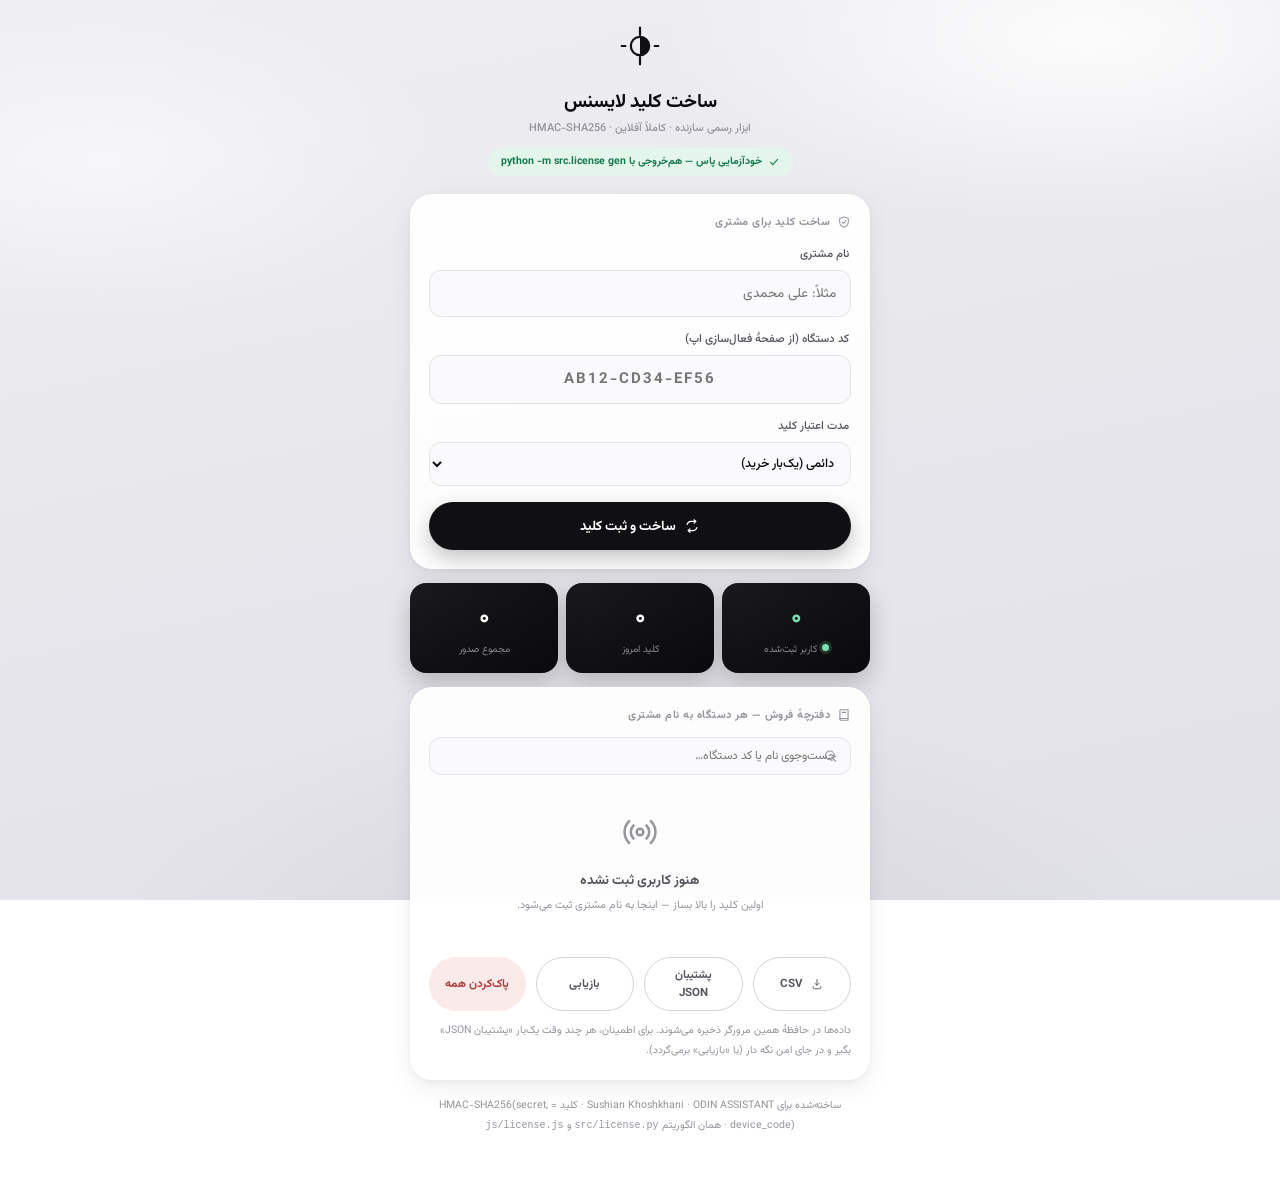
==== LICENSE PANEL.html @ f9fab078 "Initial commit: Add all project files" ====
<!DOCTYPE html>
<html lang="fa" dir="rtl">
<head>
<meta charset="utf-8">
<meta name="viewport" content="width=device-width, initial-scale=1, maximum-scale=1">
<meta name="theme-color" content="#E7E7EC">
<title>ابزار سازنده — ODIN ASSISTANT</title>
<style>
/* ═══════════════════════════════════════════════════════════════
   تم: دقیقاً توکن‌های style.css اپ اندروید (روشن شیشه‌ای، مونوکروم
   + سبز/قرمز معنایی) — فونت وزیرمتن embed شده (کاملاً آفلاین)
   ═══════════════════════════════════════════════════════════════ */
@font-face { font-family:'Vazirmatn'; src:url([data-uri]) format('truetype'); font-weight:400; }
@font-face { font-family:'Vazirmatn'; src:url([data-uri]) format('truetype'); font-weight:500; }
@font-face { font-family:'Vazirmatn'; src:url([data-uri]) format('truetype'); font-weight:700; }

:root {
  --bg:#E7E7EC; --card:#FFFFFF; --raised:#EDEDF0; --input-bg:#FAFAFC;
  --ink:#101013; --ink-tile:#26262B; --border:#E3E3E8; --border-strong:#D2D2D9;
  --divider:#ECECF0; --text:#0B0B0C; --text-2:#55555E; --text-3:#94949C; --on-ink:#FFFFFF;
  --green:#1F9D66; --green-text:#177B50; --green-tint:#E4F5EC;
  --red:#D64545; --red-text:#B23A3A; --red-tint:#FBEAEA;
  --r-card:22px; --r-pill:999px;
  --shadow:0 8px 24px rgba(16,16,19,.07), 0 2px 6px rgba(16,16,19,.05);
  --shadow-lg:0 16px 40px rgba(16,16,19,.12);
}
* { margin:0; padding:0; box-sizing:border-box; -webkit-tap-highlight-color:transparent; }
html,body { min-height:100%; }
body {
  font-family:'Vazirmatn',Tahoma,'Segoe UI',sans-serif;
  color:var(--text); font-size:14px; line-height:1.75;
  background:
    radial-gradient(48% 30% at 85% 4%, rgba(255,255,255,.85) 0%, rgba(255,255,255,0) 70%),
    radial-gradient(40% 26% at 8% 18%, rgba(255,255,255,.55) 0%, rgba(255,255,255,0) 70%),
    radial-gradient(60% 40% at 50% 105%, rgba(16,16,19,.06) 0%, rgba(16,16,19,0) 70%),
    linear-gradient(168deg,#EFEFF3 0%,#E7E7EC 46%,#E1E1E8 100%);
  background-attachment:fixed;
  padding:18px 14px 40px;
}
.wrap { max-width:460px; margin:0 auto; }
.hidden { display:none !important; }
.mono { direction:ltr; unicode-bidi:embed; font-family:Consolas,'Courier New',monospace; }

/* ── اسپلش (مثل اپ: کارت مشکی، یک‌بار موقع بارگذاری) ─────────── */
#splash {
  position:fixed; inset:0; z-index:200; display:flex; align-items:center; justify-content:center;
  background:linear-gradient(168deg,#EFEFF3 0%,#E7E7EC 46%,#E1E1E8 100%);
  animation:splashOut .5s ease-in 1.5s forwards;
}
.splash-card {
  background:linear-gradient(150deg,#1A1A1F 0%,var(--ink) 55%,#0A0A0D 100%);
  border-radius:30px; padding:42px 46px; text-align:center;
  box-shadow:0 24px 60px rgba(16,16,19,.35);
  animation:splashCard .55s cubic-bezier(.2,.9,.3,1.2);
}
.splash-name { color:var(--on-ink); font-size:21px; font-weight:700; margin-top:12px; }
.splash-sub { color:rgba(255,255,255,.6); font-size:11.5px; margin-top:6px; }
.splash-logo { animation:logoSpin 1.6s cubic-bezier(.3,.8,.3,1) .15s both; }
@keyframes splashCard { from { opacity:0; transform:scale(.9) translateY(14px); } }
@keyframes splashOut { to { opacity:0; visibility:hidden; } }
@keyframes logoSpin { from { opacity:0; transform:rotate(-90deg) scale(.4); } to { opacity:.95; transform:none; } }
@media (prefers-reduced-motion: reduce) {
  #splash { animation-duration:.01s; animation-delay:0s; }
  .splash-logo, .card, .stat, #result { animation:none !important; }
}

/* ── هدر ─────────────────────────────────────────────────────── */
.hdr { text-align:center; margin:6px 0 16px; animation:cardIn .5s ease-out backwards; }
.hdr .logo { display:inline-flex; }
.hdr h1 { font-size:19px; font-weight:700; letter-spacing:-.2px; margin-top:8px; }
.hdr .sub { font-size:11px; color:var(--text-3); font-weight:500; }

/* ── کارت‌ها ─────────────────────────────────────────────────── */
.card {
  background:rgba(255,255,255,.92); border:1px solid rgba(255,255,255,.9);
  border-radius:var(--r-card); box-shadow:var(--shadow); padding:18px; margin-bottom:14px;
  backdrop-filter:blur(10px); -webkit-backdrop-filter:blur(10px);
  animation:cardIn .45s ease-out backwards;
}
.card:nth-of-type(1) { animation-delay:.05s; }
.card:nth-of-type(2) { animation-delay:.12s; }
.card:nth-of-type(3) { animation-delay:.19s; }
@keyframes cardIn { from { opacity:0; transform:translateY(12px) scale(.985); } }
.card.ink {
  background:linear-gradient(150deg,#1A1A1F 0%,var(--ink) 55%,#0A0A0D 100%);
  color:var(--on-ink); border:none; box-shadow:0 12px 30px rgba(16,16,19,.28);
  position:relative; overflow:hidden;
}
.section-title { display:flex; align-items:center; gap:7px; font-size:11px; font-weight:700; color:var(--text-3); letter-spacing:.5px; margin-bottom:12px; }
.card.ink .section-title { color:rgba(255,255,255,.55); }

/* ── ورودی‌ها ────────────────────────────────────────────────── */
label.fl { display:block; font-size:11.5px; font-weight:500; color:var(--text-2); margin:12px 2px 6px; }
.text-input {
  background:var(--input-bg); border:1px solid var(--border); border-radius:12px;
  padding:12px 14px; font-family:inherit; font-size:13.5px; color:var(--text);
  width:100%; outline:none; transition:border-color .18s, box-shadow .18s;
}
.text-input:focus { border-color:var(--ink); box-shadow:0 0 0 3px rgba(16,16,19,.07); }
.text-input.code { text-align:center; letter-spacing:2px; font-weight:700; font-size:15px; }

/* ── دکمه‌ها ─────────────────────────────────────────────────── */
.btn {
  border:none; cursor:pointer; font-family:inherit; border-radius:var(--r-pill);
  padding:13px 22px; font-size:13.5px; font-weight:700; color:var(--text);
  background:var(--raised); transition:transform .12s, background .15s, box-shadow .15s;
  display:inline-flex; align-items:center; justify-content:center; gap:8px; min-height:48px;
}
.btn:active { transform:scale(.97); }
.btn.primary { background:var(--ink); color:var(--on-ink); box-shadow:0 8px 20px rgba(16,16,19,.25); width:100%; margin-top:16px; }
.btn.primary:hover { box-shadow:0 10px 26px rgba(16,16,19,.32); }
.btn.ghost { background:transparent; color:var(--text-2); border:1.5px solid var(--border-strong); }
.btn.sm { padding:8px 14px; font-size:11.5px; min-height:36px; }
.btn.red { background:var(--red-tint); color:var(--red-text); }
.btn:disabled { opacity:.45; cursor:default; }
.row { display:flex; gap:10px; }
.row .btn { flex:1; }

/* اسپینر (مثل اپ) */
.spinner { width:18px; height:18px; border-radius:50%; border:2.5px solid rgba(255,255,255,.25); border-top-color:#fff; animation:spin .8s linear infinite; flex:0 0 auto; }
@keyframes spin { to { transform:rotate(360deg); } }

/* ── نتیجهٔ کلید (کارت مشکی) ─────────────────────────────────── */
#result { animation:resultIn .5s cubic-bezier(.2,.9,.3,1.15) backwards; }
@keyframes resultIn { from { opacity:0; transform:translateY(16px) scale(.96); } }
#result .r-cap { font-size:10.5px; color:rgba(255,255,255,.55); }
#result .r-name { font-size:14px; font-weight:700; margin-top:2px; }
.keybox {
  margin:14px 0 4px; padding:16px 12px; border-radius:16px; text-align:center;
  background:rgba(123,224,176,.10); border:1px solid rgba(123,224,176,.28);
  position:relative; overflow:hidden;
}
.keybox .k {
  font-size:24px; font-weight:700; letter-spacing:4px; color:#7BE0B0;
  animation:keyIn .55s cubic-bezier(.2,.9,.3,1.2) backwards .1s;
  text-shadow:0 0 24px rgba(123,224,176,.35);
}
@keyframes keyIn { from { opacity:0; transform:scale(.7); filter:blur(6px); } }
.keybox::after {
  content:''; position:absolute; top:0; bottom:0; width:60px; pointer-events:none;
  background:linear-gradient(105deg, transparent, rgba(255,255,255,.16), transparent);
  animation:sweep 1.6s ease-in-out .25s infinite;
}
@keyframes sweep { from { right:-80px; } to { right:110%; } }

/* ── آمار (کاشی‌های مشکی مثل داشبورد اپ) ─────────────────────── */
.stats { display:flex; gap:8px; margin-bottom:14px; animation:cardIn .45s ease-out backwards .16s; }
.stat {
  flex:1; background:linear-gradient(150deg,#1A1A1F 0%,var(--ink) 55%,#0A0A0D 100%);
  border-radius:16px; padding:14px 12px; text-align:center; box-shadow:0 10px 24px rgba(16,16,19,.22);
}
.stat .t-num { font-size:24px; font-weight:700; color:var(--on-ink); direction:ltr; }
.stat .t-cap { font-size:10px; color:rgba(255,255,255,.5); margin-top:2px; }
.stat .t-num.acc { color:#7BE0B0; }
.stat .pulse-dot { width:7px; height:7px; border-radius:50%; background:#7BE0B0; display:inline-block; margin-inline-end:5px; box-shadow:0 0 0 3px rgba(123,224,176,.18); animation:pulse 2.4s infinite; vertical-align:1px; }
@keyframes pulse { 0%,100% { opacity:1; } 50% { opacity:.45; } }

/* ── دفترچهٔ فروش ────────────────────────────────────────────── */
.search-wrap { position:relative; margin-bottom:10px; }
.search-wrap .ico { position:absolute; right:13px; top:50%; transform:translateY(-50%); color:var(--text-3); pointer-events:none; }
.search-wrap input { padding-inline-start:14px; padding-inline-end:40px; }
.entry {
  display:flex; align-items:center; gap:10px; padding:11px 2px;
  border-bottom:1px solid var(--divider); animation:entryIn .35s ease-out backwards;
}
.entry:last-child { border-bottom:none; }
@keyframes entryIn { from { opacity:0; transform:translateY(6px); } }
.e-main { flex:1; min-width:0; }
.e-name { font-size:13px; font-weight:700; display:flex; align-items:center; gap:6px; }
.e-date { font-size:9.5px; color:var(--text-3); font-weight:400; }
.e-code { font-size:10.5px; color:var(--text-2); margin-top:1px; }
.e-key { font-size:11px; color:var(--green-text); font-weight:700; }
.e-acts { display:flex; gap:6px; flex:0 0 auto; }
.icon-btn {
  width:34px; height:34px; border-radius:50%; border:1px solid var(--border);
  background:var(--card); color:var(--text-2); cursor:pointer; display:flex;
  align-items:center; justify-content:center; transition:transform .12s, color .15s, background .15s;
}
.icon-btn:active { transform:scale(.9); }
.icon-btn.del:hover, .icon-btn.del.arm { background:var(--red-tint); color:var(--red-text); border-color:#EBC9C9; }
.empty-state { text-align:center; padding:28px 16px; color:var(--text-3); }
.empty-state .e-t { font-size:13.5px; font-weight:700; color:var(--text-2); margin-top:8px; }
.empty-state .e-s { font-size:11px; margin-top:4px; }

/* ── Toast (مثل اپ) ──────────────────────────────────────────── */
#toast {
  position:fixed; bottom:26px; left:50%; transform:translateX(-50%); z-index:300;
  max-width:86%; background:var(--ink); color:var(--on-ink); border-radius:16px;
  padding:11px 20px; font-size:12px; font-weight:500; line-height:1.9; text-align:center;
  box-shadow:0 12px 30px rgba(16,16,19,.35); animation:toastIn .25s cubic-bezier(.2,.9,.3,1.2);
  display:flex; align-items:center; gap:8px;
}
#toast.out { animation:toastOut .3s ease-in forwards; }
@keyframes toastIn { from { opacity:0; transform:translateX(-50%) translateY(10px); } }
@keyframes toastOut { to { opacity:0; transform:translateX(-50%) translateY(10px); } }

/* ── متفرقه ──────────────────────────────────────────────────── */
.ico { display:inline-block; vertical-align:-0.215em; flex:0 0 auto; }
.c-green { color:var(--green); } .c-red { color:var(--red); } .c-amber { color:#D98E04; }
.hint { font-size:10.5px; color:var(--text-3); line-height:1.9; }
.selftest-pill {
  display:inline-flex; align-items:center; gap:6px; border-radius:var(--r-pill);
  padding:5px 13px; font-size:10.5px; font-weight:700; margin-top:10px;
  background:var(--green-tint); color:var(--green-text);
}
.selftest-pill.bad { background:var(--red-tint); color:var(--red-text); }
.storage-warn { background:#FFF9E8; border:1px solid #F3E3B3; color:#6B5B1E; border-radius:12px; padding:8px 12px; font-size:10.5px; margin-bottom:12px; line-height:1.8; }
::-webkit-scrollbar { width:0; height:0; }
input[type=file] { display:none; }
</style>
</head>
<body>

<!-- اسپلش یک‌بار -->
<div id="splash">
  <div class="splash-card">
    <div class="splash-logo">
      <svg viewBox="0 0 48 48" width="52" height="52" fill="none" stroke="#fff" stroke-width="2.4" stroke-linecap="round">
        <path d="M24 4v8M24 36v8M8 24H4M44 24h-4"/><circle cx="24" cy="24" r="10"/>
        <path d="M24 14a10 10 0 0 1 0 20" fill="#fff" stroke="none"/>
      </svg>
    </div>
    <div class="splash-name">ابزار سازنده</div>
    <div class="splash-sub">ODIN ASSISTANT — Sushian Khoshkhani</div>
  </div>
</div>

<div class="wrap">
  <!-- هدر -->
  <div class="hdr">
    <span class="logo">
      <svg viewBox="0 0 48 48" width="44" height="44" fill="none" stroke="#101013" stroke-width="2.4" stroke-linecap="round">
        <path d="M24 4v8M24 36v8M8 24H4M44 24h-4"/><circle cx="24" cy="24" r="10"/>
        <path d="M24 14a10 10 0 0 1 0 20" fill="#101013" stroke="none"/>
      </svg>
    </span>
    <h1>ساخت کلید لایسنس</h1>
    <div class="sub">ابزار رسمی سازنده · کاملاً آفلاین · HMAC-SHA256</div>
    <div id="selftest" class="selftest-pill">در حال خودآزمایی…</div>
  </div>

  <div id="storage-warn" class="storage-warn hidden"></div>

  <!-- فرم ساخت + ثبت -->
  <div class="card">
    <div class="section-title">
      <svg class="ico" viewBox="0 0 24 24" width="14" height="14" fill="none" stroke="currentColor" stroke-width="1.8" stroke-linecap="round" stroke-linejoin="round"><path d="M12 3.2l7.4 2.9v5.4c0 4.4-3.1 8.1-7.4 9.4-4.3-1.3-7.4-5-7.4-9.4V6.1z"/><path d="M8.9 12.1 11.2 14.5l4.1-4.9"/></svg>
      ساخت کلید برای مشتری
    </div>

    <label class="fl" for="name">نام مشتری</label>
    <input id="name" class="text-input" placeholder="مثلاً: علی محمدی" maxlength="40" autocomplete="off">

    <label class="fl" for="code">کد دستگاه (از صفحهٔ فعال‌سازی اپ)</label>
    <input id="code" class="text-input code mono" placeholder="AB12-CD34-EF56" maxlength="20" autocomplete="off" spellcheck="false">

    <label class="fl" for="dur">مدت اعتبار کلید</label>
    <div class="row" style="margin-top:0;gap:8px">
      <select id="dur" class="text-input" style="letter-spacing:0;text-align:right;font-size:12.5px;padding:10px 12px;font-weight:500">
        <option value="0">دائمی (یک‌بار خرید)</option>
        <option value="30">۳۰ روز (اشتراک ماهانه)</option>
        <option value="90">۹۰ روز (اشتراک فصلی)</option>
        <option value="180">۱۸۰ روز</option>
        <option value="365">۳۶۵ روز (اشتراک سالانه)</option>
        <option value="custom">تا تاریخ دلخواه…</option>
      </select>
      <input id="until" class="text-input hidden" type="date" style="flex:0 0 46%;direction:ltr;text-align:center;letter-spacing:0;font-size:12.5px">
    </div>

    <button id="gen" class="btn primary">
      <svg class="ico" viewBox="0 0 24 24" width="16" height="16" fill="none" stroke="currentColor" stroke-width="1.8" stroke-linecap="round" stroke-linejoin="round"><path d="M4.6 9.6A6.5 6.5 0 0 1 11 5.2h6.4"/><path d="M15 2.7 17.7 5.2 15 7.7"/><path d="M19.4 14.4A6.5 6.5 0 0 1 13 18.8H6.6"/><path d="M9 16.3 6.3 18.8 9 21.3"/></svg>
      <span id="gen-label">ساخت و ثبت کلید</span>
    </button>
  </div>

  <!-- نتیجه -->
  <div id="result" class="card ink hidden">
    <div class="r-cap">کلید لایسنس اختصاصی این دستگاه</div>
    <div class="r-name" id="r-name"></div>
    <div class="keybox"><div class="k mono" id="r-key"></div></div>
    <div class="row" style="margin-top:12px">
      <button class="btn ghost sm" id="copy" style="color:#fff;border-color:rgba(255,255,255,.25)">
        <svg class="ico" viewBox="0 0 24 24" width="13" height="13" fill="none" stroke="currentColor" stroke-width="1.8" stroke-linecap="round" stroke-linejoin="round"><rect x="8.6" y="8.6" width="11.8" height="11.8" rx="2.3"/><path d="M15.4 5.6v-1a1.1 1.1 0 0 0-1.1-1.1H4.7a1.1 1.1 0 0 0-1.1 1.1v9.6a1.1 1.1 0 0 0 1.1 1.1h1"/></svg>
        کپی کلید
      </button>
      <button class="btn ghost sm" id="share" style="color:#fff;border-color:rgba(255,255,255,.25)">
        <svg class="ico" viewBox="0 0 24 24" width="13" height="13" fill="none" stroke="currentColor" stroke-width="1.8" stroke-linecap="round" stroke-linejoin="round"><path d="M12 3.5v11"/><path d="M8.2 7 12 3.2 15.8 7"/><path d="M5 13v6a2 2 0 0 0 2 2h10a2 2 0 0 0 2-2v-6"/></svg>
        ارسال به مشتری
      </button>
    </div>
  </div>

  <!-- آمار -->
  <div class="stats">
    <div class="stat">
      <div class="t-num acc" id="st-users">۰</div>
      <div class="t-cap"><span class="pulse-dot"></span>کاربر ثبت‌شده</div>
    </div>
    <div class="stat">
      <div class="t-num" id="st-today">۰</div>
      <div class="t-cap">کلید امروز</div>
    </div>
    <div class="stat">
      <div class="t-num" id="st-total">۰</div>
      <div class="t-cap">مجموع صدور</div>
    </div>
  </div>

  <!-- دفترچه فروش -->
  <div class="card">
    <div class="section-title">
      <svg class="ico" viewBox="0 0 24 24" width="14" height="14" fill="none" stroke="currentColor" stroke-width="1.8" stroke-linecap="round" stroke-linejoin="round"><path d="M5 4.5A1.5 1.5 0 0 1 6.5 3H19v15H6.5A1.5 1.5 0 0 0 5 19.5z"/><path d="M5 19.5A1.5 1.5 0 0 1 6.5 18H19v3H6.5A1.5 1.5 0 0 1 5 19.5zM9 7.5h6"/></svg>
      دفترچهٔ فروش — هر دستگاه به نام مشتری
    </div>

    <div class="search-wrap">
      <svg class="ico" viewBox="0 0 24 24" width="15" height="15" fill="none" stroke="currentColor" stroke-width="1.8" stroke-linecap="round" stroke-linejoin="round"><circle cx="11" cy="11" r="7"/><path d="M20.4 20.4 16.2 16.2"/></svg>
      <input id="search" class="text-input" placeholder="جست‌وجوی نام یا کد دستگاه…" style="font-size:12px;padding:9px 14px">
    </div>

    <div id="list"></div>

    <div class="row" style="margin-top:14px">
      <button class="btn ghost sm" id="exp-csv">
        <svg class="ico" viewBox="0 0 24 24" width="12" height="12" fill="none" stroke="currentColor" stroke-width="1.8" stroke-linecap="round" stroke-linejoin="round"><path d="M12 3v11.2"/><path d="M7.8 10.4 12 14.6l4.2-4.2"/><path d="M4.5 17v2.5a2 2 0 0 0 2 2h11a2 2 0 0 0 2-2V17"/></svg>
        CSV
      </button>
      <button class="btn ghost sm" id="exp-json">پشتیبان JSON</button>
      <button class="btn ghost sm" id="imp-json">بازیابی</button>
      <button class="btn red sm" id="clear-all">پاک‌کردن همه</button>
    </div>
    <div class="hint" style="margin-top:10px">
      داده‌ها در حافظهٔ همین مرورگر ذخیره می‌شوند. برای اطمینان، هر چند وقت یک‌بار
      «پشتیبان JSON» بگیر و در جای امن نگه دار (با «بازیابی» برمی‌گردد).
    </div>
    <input type="file" id="file-in" accept=".json,application/json">
  </div>

  <div class="hint" style="text-align:center;padding:2px 10px 10px">
    ساخته‌شده برای Sushian Khoshkhani · ODIN ASSISTANT · کلید = HMAC-SHA256(secret, device_code) ·
    همان الگوریتم <span class="mono" style="font-size:10px">src/license.py</span> و <span class="mono" style="font-size:10px">js/license.js</span>
  </div>
</div>

<div id="toast" class="hidden"></div>

<script>
'use strict';
/* ════════ هستهٔ رمزنگاری — کپی دقیق js/license.js اپ ════════ */
var SECRET = 'bd604d7cc90e8fe32184e8d6ddb5787c3389438b54156947541f772f61be7347';
var K = [
  0x428a2f98,0x71374491,0xb5c0fbcf,0xe9b5dba5,0x3956c25b,0x59f111f1,0x923f82a4,0xab1c5ed5,
  0xd807aa98,0x12835b01,0x243185be,0x550c7dc3,0x72be5d74,0x80deb1fe,0x9bdc06a7,0xc19bf174,
  0xe49b69c1,0xefbe4786,0x0fc19dc6,0x240ca1cc,0x2de92c6f,0x4a7484aa,0x5cb0a9dc,0x76f988da,
  0x983e5152,0xa831c66d,0xb00327c8,0xbf597fc7,0xc6e00bf3,0xd5a79147,0x06ca6351,0x14292967,
  0x27b70a85,0x2e1b2138,0x4d2c6dfc,0x53380d13,0x650a7354,0x766a0abb,0x81c2c92e,0x92722c85,
  0xa2bfe8a1,0xa81a664b,0xc24b8b70,0xc76c51a3,0xd192e819,0xd6990624,0xf40e3585,0x106aa070,
  0x19a4c116,0x1e376c08,0x2748774c,0x34b0bcb5,0x391c0cb3,0x4ed8aa4a,0x5b9cca4f,0x682e6ff3,
  0x748f82ee,0x78a5636f,0x84c87814,0x8cc70208,0x90befffa,0xa4506ceb,0xbef9a3f7,0xc67178f2];
function rotr(x,n){return ((x>>>n)|(x<<(32-n)))>>>0;}
function utf8Bytes(s){var o=[];for(var i=0;i<s.length;i++){var c=s.charCodeAt(i);
  if(c<0x80)o.push(c);else if(c<0x800)o.push(0xc0|(c>>6),0x80|(c&63));
  else if(c>=0xd800&&c<=0xdbff&&i+1<s.length){var c2=s.charCodeAt(++i);var cp=0x10000+((c&0x3ff)<<10)+(c2&0x3ff);
    o.push(0xf0|(cp>>18),0x80|((cp>>12)&63),0x80|((cp>>6)&63),0x80|(cp&63));}
  else o.push(0xe0|(c>>12),0x80|((c>>6)&63),0x80|(c&63));}return o;}
function toHex(b){var h='';for(var i=0;i<b.length;i++)h+=(b[i]<16?'0':'')+b[i].toString(16);return h;}
function sha256(bytes){
  var H=[0x6a09e667,0xbb67ae85,0x3c6ef372,0xa54ff53a,0x510e527f,0x9b05688c,0x1f83d9ab,0x5be0cd19];
  var l=bytes.length; var total=(((l+8)>>6)+1)<<6;
  var m=bytes.slice(); m.push(0x80); while(m.length<total)m.push(0);
  var bHi=Math.floor(l/536870912), bLo=(l<<3)>>>0;
  m[total-8]=(bHi>>>24)&255;m[total-7]=(bHi>>>16)&255;m[total-6]=(bHi>>>8)&255;m[total-5]=bHi&255;
  m[total-4]=(bLo>>>24)&255;m[total-3]=(bLo>>>16)&255;m[total-2]=(bLo>>>8)&255;m[total-1]=bLo&255;
  var W=new Array(64);
  for(var off=0;off<total;off+=64){
    for(var i=0;i<16;i++)W[i]=((m[off+i*4]<<24)|(m[off+i*4+1]<<16)|(m[off+i*4+2]<<8)|m[off+i*4+3])>>>0;
    for(i=16;i<64;i++){var x=W[i-15],y=W[i-2];
      var s0=(rotr(x,7)^rotr(x,18)^(x>>>3))>>>0, s1=(rotr(y,17)^rotr(y,19)^(y>>>10))>>>0;
      W[i]=(W[i-16]+s0+W[i-7]+s1)>>>0;}
    var a=H[0],b=H[1],c=H[2],d=H[3],e=H[4],f=H[5],g=H[6],h=H[7];
    for(i=0;i<64;i++){
      var S1=(rotr(e,6)^rotr(e,11)^rotr(e,25))>>>0, ch=((e&f)^(~e&g))>>>0;
      var t1=(h+S1+ch+K[i]+W[i])>>>0;
      var S0=(rotr(a,2)^rotr(a,13)^rotr(a,22))>>>0, maj=((a&b)^(a&c)^(b&c))>>>0;
      var t2=(S0+maj)>>>0;
      h=g;g=f;f=e;e=(d+t1)>>>0;d=c;c=b;b=a;a=(t1+t2)>>>0;}
    H[0]=(H[0]+a)>>>0;H[1]=(H[1]+b)>>>0;H[2]=(H[2]+c)>>>0;H[3]=(H[3]+d)>>>0;
    H[4]=(H[4]+e)>>>0;H[5]=(H[5]+f)>>>0;H[6]=(H[6]+g)>>>0;H[7]=(H[7]+h)>>>0;}
  var out=[];for(i=0;i<8;i++)out.push((H[i]>>>24)&255,(H[i]>>>16)&255,(H[i]>>>8)&255,H[i]&255);
  return out;}
function hmacHex(key,msg){
  var k=utf8Bytes(key); if(k.length>64)k=sha256(k);
  var ip=new Array(64),op=new Array(64);
  for(var i=0;i<64;i++){var b=i<k.length?k[i]:0;ip[i]=b^0x36;op[i]=b^0x5c;}
  return toHex(sha256(op.concat(sha256(ip.concat(utf8Bytes(msg))))));}
function normalize(s){return String(s==null?'':s).replace(/[^0-9A-Fa-f]/g,'').toUpperCase();}
function fmt4(s){return String(s).replace(/(.{4})(?=.)/g,'$1-');}
function licenseKeyFor(code, expiry8){
  var c=normalize(code);
  if(c.length!==12)return '';
  var msg=expiry8?(c+'|'+expiry8):c;
  var mac=fmt4(hmacHex(SECRET,msg).toUpperCase().slice(0,16));
  return expiry8?(mac+'-'+expiry8.slice(2)):mac;}

/* ════════ لایهٔ داده (قابل تست در Node — بدون DOM) ════════ */
var LT = (typeof globalThis !== 'undefined') ? (globalThis.LT = {}) : {};
LT.licenseKeyFor = licenseKeyFor;
LT.normalize = normalize;

var STORE_KEY = 'odin.sales.v1';
var _mem = null;            // اگر localStorage نبود (پیش‌نمایش sandbox)
LT.storageOK = true;
function _ls(){ try { var t='__t'; localStorage.setItem(t,'1'); localStorage.removeItem(t); return localStorage; } catch(e){ return null; } }
var LS = (typeof localStorage !== 'undefined') ? _ls() : null;
if (!LS) LT.storageOK = false;

LT.load = function(){
  try {
    var raw = LS ? LS.getItem(STORE_KEY) : (_mem || '');
    return raw ? JSON.parse(raw) : [];
  } catch(e){ return []; }
};
LT.save = function(rows){
  var s = JSON.stringify(rows);
  try { if (LS) LS.setItem(STORE_KEY, s); else _mem = s; } catch(e){ _mem = s; }
};
LT.find = function(rows, code){
  var c = normalize(code);
  for (var i=0;i<rows.length;i++) if (normalize(rows[i].code) === c) return rows[i];
  return null;
};
/** ثبت/به‌روزرسانی یک دستگاه. برگشت: {row, updated, key} */
LT.register = function(name, code, expiry8){
  var key = licenseKeyFor(code, expiry8 || null);
  if (!key) return null;
  var rows = LT.load();
  var now = new Date().toISOString();
  var ex = LT.find(rows, code);
  if (ex) {
    ex.name = String(name||'').trim() || ex.name;
    ex.key = key;
    ex.expires = expiry8 || null;
    ex.updated_at = now;
    LT.save(rows);
    return { row: ex, updated: true, key: key };
  }
  var row = { name: String(name||'').trim() || '(بدون نام)', code: normalize(code), key: key,
              expires: expiry8 || null, created_at: now };
  rows.unshift(row);
  LT.save(rows);
  return { row: row, updated: false, key: key };
};
LT.remove = function(code){
  var c = normalize(code);
  var rows = LT.load().filter(function(r){ return normalize(r.code) !== c; });
  LT.save(rows);
};
LT.clearAll = function(){ LT.save([]); };
LT.merge = function(incoming){
  var rows = LT.load(); var added = 0;
  (incoming||[]).forEach(function(r){
    if (!r || !r.code) return;
    if (!LT.find(rows, r.code)) { rows.unshift(r); added++; }
  });
  LT.save(rows);
  return added;
};
LT.stats = function(){
  var rows = LT.load();
  var today = new Date().toISOString().slice(0,10);
  var t = 0;
  rows.forEach(function(r){ if ((r.created_at||'').slice(0,10) === today) t++; });
  return { users: rows.length, today: t };
};

/* ════════ UI (فقط در مرورگر) ════════ */
if (typeof document !== 'undefined' && document.getElementById) {
(function(){
  var $ = function(id){ return document.getElementById(id); };
  var FA_D = ['۰','۱','۲','۳','۴','۵','۶','۷','۸','۹'];
  function faNum(v){ return String(v).replace(/[0-9]/g, function(d){ return FA_D[+d]; }); }
  function esc(s){ return String(s==null?'':s).replace(/[&<>"']/g,function(c){return {'&':'&amp;','<':'&lt;','>':'&gt;','"':'&quot;',"'":'&#39;'}[c];}); }
  function jalaliNow(iso){
    try {
      var d = iso ? new Date(iso) : new Date();
      return new Intl.DateTimeFormat('fa-IR', { calendar:'persian', year:'numeric', month:'short', day:'numeric' }).format(d);
    } catch(e){ return iso ? String(iso).slice(0,10) : ''; }
  }

  function pad2(n){ return (n<10?'0':'')+n; }
  function expiryFromUI(){
    var d = $('dur').value;
    if (d === '0') return null;
    var now = new Date();
    if (d === 'custom') {
      var v = $('until').value;
      if (!v) { toast('تاریخ انقضا را انتخاب کن', false); return undefined; }
      var pp = v.split('-');
      if (pp.length !== 3) return undefined;
      return pp[0] + pp[1] + pp[2];
    }
    var e = new Date(now.getFullYear(), now.getMonth(), now.getDate() + parseInt(d, 10));
    return '' + e.getFullYear() + pad2(e.getMonth() + 1) + pad2(e.getDate());
  }
  function expFa(e8){
    if (!e8) return '';
    try {
      return new Intl.DateTimeFormat('fa-IR', { calendar: 'persian', year: 'numeric', month: 'short', day: 'numeric' })
        .format(new Date(+e8.slice(0,4), +e8.slice(4,6)-1, +e8.slice(6,8)));
    } catch(err){ return e8; }
  }
  function expFa8(e8){ return e8.slice(0,4)+'-'+e8.slice(4,6)+'-'+e8.slice(6,8); }
  var toastTimer = null;
  function toast(msg, ok){
    var el = $('toast');
    el.innerHTML = (ok === false
      ? '<svg class="ico" viewBox="0 0 24 24" width="14" height="14" fill="none" stroke="#FF9A9A" stroke-width="1.8" stroke-linecap="round"><circle cx="12" cy="12" r="9"/><path d="M9.1 9.1l5.8 5.8M14.9 9.1l-5.8 5.8"/></svg>'
      : '<svg class="ico" viewBox="0 0 24 24" width="14" height="14" fill="none" stroke="#7BE0B0" stroke-width="1.8" stroke-linecap="round"><circle cx="12" cy="12" r="9"/><path d="M8.2 12.3 11 15.1l4.9-6.1"/></svg>')
      + '<span>' + esc(msg) + '</span>';
    el.classList.remove('hidden','out');
    if (toastTimer) clearTimeout(toastTimer);
    toastTimer = setTimeout(function(){
      el.classList.add('out');
      setTimeout(function(){ el.classList.add('hidden'); el.classList.remove('out'); }, 300);
    }, 2600);
  }

  // حذف اسپلش بعد از انیمیشن
  setTimeout(function(){ var s = $('splash'); if (s) s.remove(); }, 2300);

  if (!LT.storageOK) {
    var w = $('storage-warn');
    w.textContent = 'ذخیره‌سازی محلی این مرورگر در دسترس نیست — دفترچه فقط تا باز ماندن همین صفحه می‌ماند. فایل را دانلود کن و مستقیم در مرورگر باز کن (یا از «پشتیبان JSON» استفاده کن).';
    w.classList.remove('hidden');
  }

  // ── آمار با شمارش متحرک ──
  function countUp(el, to){
    var from = parseInt((el.dataset.v||'0'),10) || 0;
    el.dataset.v = to;
    var t0 = null, dur = 450;
    function step(ts){
      if (!t0) t0 = ts;
      var p = Math.min(1, (ts-t0)/dur);
      p = 1 - Math.pow(1-p, 3);
      el.textContent = faNum(Math.round(from + (to-from)*p));
      if (p < 1) requestAnimationFrame(step);
    }
    requestAnimationFrame(step);
  }
  function renderStats(){
    var s = LT.stats();
    countUp($('st-users'), s.users);
    countUp($('st-today'), s.today);
    countUp($('st-total'), s.users);
  }

  // ── فهرست دفترچه ──
  var armedDel = null;
  function renderList(){
    var q = normalize($('search').value) + '|' + $('search').value.trim();
    var rows = LT.load().filter(function(r){
      if (!$('search').value.trim()) return true;
      var hay = (r.name||'') + ' ' + normalize(r.code) + ' ' + (r.code||'');
      return hay.indexOf($('search').value.trim()) >= 0 || hay.toUpperCase().indexOf(normalize($('search').value)) >= 0;
    });
    var el = $('list');
    if (!rows.length) {
      el.innerHTML = '<div class="empty-state">' +
        '<svg viewBox="0 0 24 24" width="38" height="38" fill="none" stroke="#94949C" stroke-width="1.6" stroke-linecap="round"><circle cx="12" cy="12" r="2.1"/><path d="M7.9 7.9a5.8 5.8 0 0 0 0 8.2M16.1 16.1a5.8 5.8 0 0 0 0-8.2"/><path d="M5.1 5.1a9.8 9.8 0 0 0 0 13.8M18.9 18.9a9.8 9.8 0 0 0 0-13.8"/></svg>' +
        '<div class="e-t">' + ($('search').value.trim() ? 'نتیجه‌ای پیدا نشد' : 'هنوز کاربری ثبت نشده') + '</div>' +
        '<div class="e-s">' + ($('search').value.trim() ? 'عبارت دیگری را امتحان کن.' : 'اولین کلید را بالا بساز — اینجا به نام مشتری ثبت می‌شود.') + '</div></div>';
      return;
    }
    var h = '';
    rows.forEach(function(r, i){
      h += '<div class="entry" style="animation-delay:' + Math.min(i*40, 400) + 'ms">' +
        '<div class="e-main">' +
          '<div class="e-name">' + esc(r.name) + ' <span class="e-date">' + esc(jalaliNow(r.created_at)) + '</span></div>' +
          '<div class="e-code mono">' + esc(fmt4(normalize(r.code))) + '</div>' +
          '<div class="e-key mono">' + esc(r.key) + ' <span style="color:' + (r.expires ? '#D98E04' : 'var(--green-text)') + ';font-family:inherit;font-size:10px">' + (r.expires ? 'تا ' + esc(expFa(r.expires)) : 'دائمی') + '</span></div>' +
        '</div>' +
        '<div class="e-acts">' +
          '<button class="icon-btn cpy" data-code="' + esc(r.code) + '" title="کپی کلید">' +
            '<svg viewBox="0 0 24 24" width="14" height="14" fill="none" stroke="currentColor" stroke-width="1.8" stroke-linecap="round" stroke-linejoin="round"><rect x="8.6" y="8.6" width="11.8" height="11.8" rx="2.3"/><path d="M15.4 5.6v-1a1.1 1.1 0 0 0-1.1-1.1H4.7a1.1 1.1 0 0 0-1.1 1.1v9.6a1.1 1.1 0 0 0 1.1 1.1h1"/></svg>' +
          '</button>' +
          '<button class="icon-btn del" data-code="' + esc(r.code) + '" title="حذف">' +
            '<svg viewBox="0 0 24 24" width="14" height="14" fill="none" stroke="currentColor" stroke-width="1.8" stroke-linecap="round" stroke-linejoin="round"><path d="M4 6.8h16"/><path d="M9.5 6.8V4.4h5v2.4"/><path d="M6.4 6.8 7.5 20a1 1 0 0 0 1 1h7a1 1 0 0 0 1-1L17.6 6.8"/><path d="M10.4 10.6v6.2M13.6 10.6v6.2"/></svg>' +
          '</button>' +
        '</div></div>';
    });
    el.innerHTML = h;

    el.querySelectorAll('.cpy').forEach(function(b){
      b.addEventListener('click', function(){
        var row = LT.find(LT.load(), b.dataset.code);
        if (row) copyText(row.key, 'کلید ' + row.name + ' کپی شد');
      });
    });
    el.querySelectorAll('.del').forEach(function(b){
      b.addEventListener('click', function(){
        if (armedDel === b.dataset.code) {
          LT.remove(b.dataset.code);
          armedDel = null;
          renderList(); renderStats();
          toast('حذف شد', true);
        } else {
          if (armedDelBtn) armedDelBtn.classList.remove('arm');
          armedDel = b.dataset.code;
          var btn = b;
          var btn2 = btn;
          btn.classList.add('arm');
          var btnRef = btn;
          toast('دوباره بزن تا حذف شود', false);
          setTimeout(function(){ if (armedDel === btn.dataset.code){ armedDel = null; btn.classList.remove('arm'); } }, 3000);
        }
      });
    });
  }
  var armedDelBtn = null;

  function copyText(txt, msg){
    function fb(){ try { prompt('دستی کپی کن:', txt); } catch(e){} }
    if (navigator.clipboard && navigator.clipboard.writeText) {
      navigator.clipboard.writeText(txt).then(function(){ toast(msg || 'کپی شد', true); }, fb);
    } else fb();
  }

  // ── ساخت + ثبت ──
  var lastResult = null;
  $('gen').addEventListener('click', function(){
    var name = $('name').value.trim();
    var code = $('code').value;
    if (!name) { toast('اول نام مشتری را بنویس', false); $('name').focus(); return; }
    var expiry8 = expiryFromUI();
    if (expiry8 === undefined) return;
    var key = licenseKeyFor(code, expiry8);
    if (!key) { toast('کد دستگاه نامعتبر است — ۱۲ رقم هگز (خط‌تیره مهم نیست)', false); $('code').focus(); return; }

    // حالت «در حال ساخت» — محاسبه آنی است، این فقط برای حس اپ است
    var btn = $('gen'), lbl = $('gen-label');
    btn.disabled = true;
    lbl.innerHTML = '<span style="display:inline-flex;align-items:center;gap:8px"><span class="spinner"></span> در حال ساخت کلید…</span>';
    setTimeout(function(){
      var res = LT.register(name, code, expiry8);
      btn.disabled = false;
      lbl.textContent = 'ساخت و ثبت کلید';
      if (!res) { toast('خطا در ثبت', false); return; }
      lastResult = res;
      $('r-name').textContent = res.row.name +
        (res.row.expires ? ' · معتبر تا ' + expFa(res.row.expires) : ' · دائمی') +
        (res.updated ? ' (تمدید/به‌روزرسانی)' : '');
      var rk = $('r-key');
      rk.textContent = res.key;
      var r = $('result');
      r.classList.remove('hidden');
      // انیمیشن ورود دوباره
      r.style.animation = 'none'; void r.offsetWidth; r.style.animation = '';
      var kb = r.querySelector('.keybox .k');
      kb.style.animation = 'none'; void kb.offsetWidth; kb.style.animation = '';
      r.scrollIntoView({ behavior:'smooth', block:'nearest' });
      renderList(); renderStats();
      toast(res.updated ? 'این دستگاه قبلاً ثبت شده بود — به‌روز شد' : 'کلید ساخته و به نام «' + res.row.name + '» ثبت شد', true);
    }, 380);
  });

  $('copy').addEventListener('click', function(){
    if (lastResult) copyText(lastResult.key, 'کلید کپی شد');
  });
  $('share').addEventListener('click', function(){
    if (!lastResult) return;
    var txt = 'کلید فعال‌سازی ODIN ASSISTANT (مخصوص دستگاه تو):\n' + lastResult.key + '\n\n— Sushian Khoshkhani';
    if (navigator.share) {
      navigator.share({ text: txt }).catch(function(){});
    } else copyText(lastResult.key, 'اشتراک ممکن نیست — کلید کپی شد');
  });

  $('dur').addEventListener('change', function(){
    $('until').classList.toggle('hidden', this.value !== 'custom');
  });
  $('code').addEventListener('keydown', function(e){ if (e.key === 'Enter') $('gen').click(); });
  $('name').addEventListener('keydown', function(e){ if (e.key === 'Enter') $('code').focus(); });
  $('search').addEventListener('input', renderList);

  // ── خروجی/بازیابی ──
  function download(name, content, type){
    try {
      var blob = new Blob([content], { type: type || 'text/plain;charset=utf-8' });
      var a = document.createElement('a');
      a.href = URL.createObjectURL(blob);
      a.download = name;
      document.body.appendChild(a); a.click();
      setTimeout(function(){ URL.revokeObjectURL(a.href); a.remove(); }, 500);
      toast('فایل «' + name + '» دانلود شد', true);
    } catch(e){ toast('دانلود ممکن نیست', false); }
  }
  $('exp-csv').addEventListener('click', function(){
    var rows = LT.load();
    if (!rows.length) { toast('دفترچه خالی است', false); return; }
    var csv = '\uFEFF' + 'name,device_code,license_key,expires,created_at,date_fa\n' +
      rows.map(function(r){
        return '"' + String(r.name).replace(/"/g,'""') + '",' + normalize(r.code) + ',' + r.key + ',' +
          (r.expires ? expFa8(r.expires) : 'permanent') + ',' +
          (r.created_at||'') + ',"' + jalaliNow(r.created_at) + '"';
      }).join('\n');
    download('odin-sales-' + new Date().toISOString().slice(0,10) + '.csv', csv, 'text/csv;charset=utf-8');
  });
  $('exp-json').addEventListener('click', function(){
    var rows = LT.load();
    if (!rows.length) { toast('دفترچه خالی است', false); return; }
    download('odin-sales-backup-' + new Date().toISOString().slice(0,10) + '.json',
      JSON.stringify({ app:'odin-license-tool', version:1, exported_at:new Date().toISOString(), rows: rows }, null, 2),
      'application/json');
  });
  $('imp-json').addEventListener('click', function(){ $('file-in').click(); });
  $('file-in').addEventListener('change', function(){
    var f = this.files && this.files[0];
    if (!f) return;
    var rd = new FileReader();
    rd.onload = function(){
      try {
        var d = JSON.parse(rd.result);
        var rows = Array.isArray(d) ? d : (d.rows || []);
        var added = LT.merge(rows);
        renderList(); renderStats();
        toast(added ? added + ' رکورد تازه بازیابی شد' : 'همهٔ رکوردها از قبل موجود بودند', true);
      } catch(e){ toast('فایل JSON معتبر نیست', false); }
    };
    rd.readAsText(f);
    this.value = '';
  });
  $('clear-all').addEventListener('click', function(){
    if (!LT.load().length) { toast('دفترچه خالی است', false); return; }
    var b = this;
    if (b.dataset.arm === '1') {
      LT.clearAll(); renderList(); renderStats();
      b.dataset.arm = ''; b.textContent = 'پاک‌کردن همه';
      toast('دفترچه پاک شد', true);
    } else {
      b.dataset.arm = '1'; b.textContent = 'مطمئنی؟ دوباره بزن';
      setTimeout(function(){ b.dataset.arm = ''; b.textContent = 'پاک‌کردن همه'; }, 3500);
    }
  });

  // ── خودآزمایی بُرِد مشترک با پایتون ──
  (function(){
    var ok = licenseKeyFor('AB12-CD34-EF56') === '6F1F-8540-078F-9898'
          && licenseKeyFor('D9AC-5560-5559') === 'B26E-AA4A-E4A2-4641'
          && licenseKeyFor('AB12-CD34-EF56', '20301231') === '19DB-2DFA-F0E7-0082-301231';
    var el = $('selftest');
    el.className = 'selftest-pill' + (ok ? '' : ' bad');
    el.innerHTML = ok
      ? '<svg viewBox="0 0 24 24" width="12" height="12" fill="none" stroke="currentColor" stroke-width="2.2" stroke-linecap="round"><path d="M4.8 12.4 9.6 17.2 19.2 6.8"/></svg> خودآزمایی پاس — هم‌خروجی با python -m src.license gen'
      : '✗ خودآزمایی شکست خورد — استفاده نکن!';
  })();

  renderList();
  renderStats();
})();
}
</script>
</body>
</html>
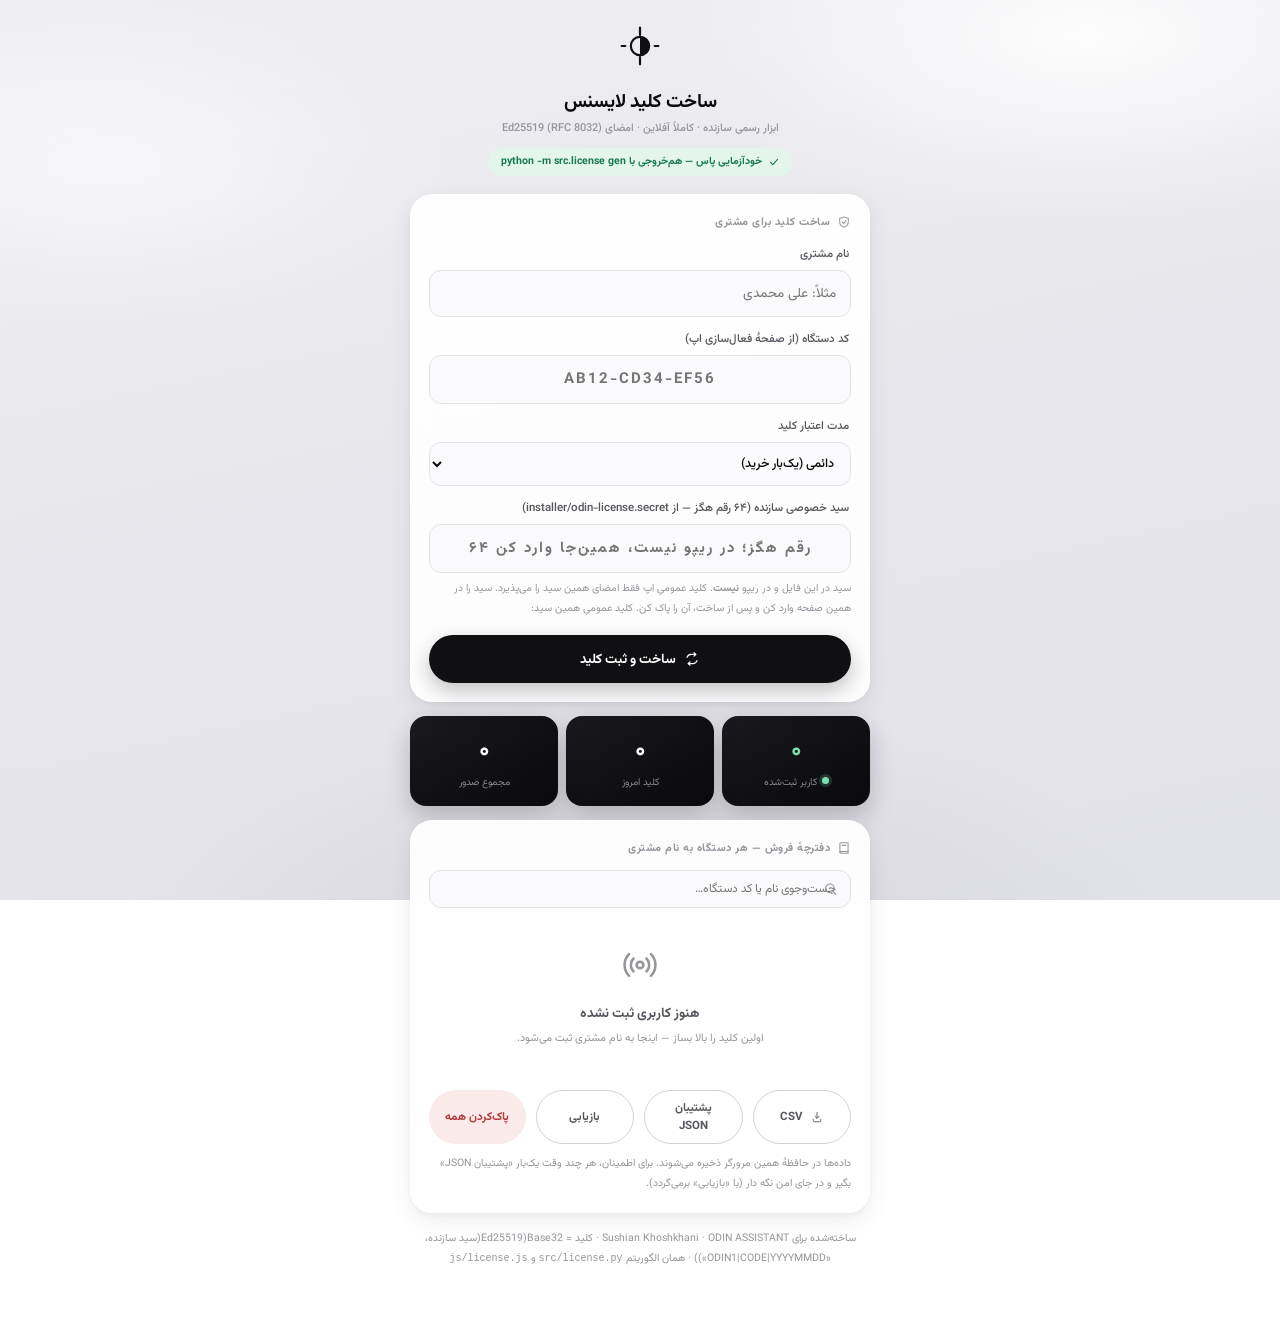
==== commit 5c889055: "feat(license): مهاجرت لایسنس به امضای نامتقارن Ed25519 (طرح ۳٫۰) رازِ مشترک HMAC از مخزن و از بستهٔ " ====
--- a/LICENSE PANEL.html
+++ b/LICENSE PANEL.html
@@ -236,7 +236,7 @@
       </svg>
     </span>
     <h1>ساخت کلید لایسنس</h1>
-    <div class="sub">ابزار رسمی سازنده · کاملاً آفلاین · HMAC-SHA256</div>
+    <div class="sub">ابزار رسمی سازنده · کاملاً آفلاین · امضای Ed25519 (RFC 8032)</div>
     <div id="selftest" class="selftest-pill">در حال خودآزمایی…</div>
   </div>
 
@@ -266,6 +266,14 @@
         <option value="custom">تا تاریخ دلخواه…</option>
       </select>
       <input id="until" class="text-input hidden" type="date" style="flex:0 0 46%;direction:ltr;text-align:center;letter-spacing:0;font-size:12.5px">
+    </div>
+
+    <label class="fl" for="seed">سید خصوصی سازنده (۶۴ رقم هگز — از installer/odin-license.secret)</label>
+    <input id="seed" class="text-input code mono" placeholder="۶۴ رقم هگز؛ در ریپو نیست، همین‌جا وارد کن" maxlength="64" autocomplete="off" autocorrect="off" spellcheck="false">
+    <div class="hint" style="margin-top:6px;text-align:right">
+      سید در این فایل و در ریپو <b>نیست</b>. کلید عمومیِ اپ فقط امضای همین سید را می‌پذیرد.
+      سید را در همین صفحه وارد کن و پس از ساخت، آن را پاک کن. کلید عمومیِ همین سید:
+      <span id="seed-pub" class="mono" style="font-size:10px;direction:ltr"></span>
     </div>
 
     <button id="gen" class="btn primary">
@@ -338,7 +346,7 @@
   </div>
 
   <div class="hint" style="text-align:center;padding:2px 10px 10px">
-    ساخته‌شده برای Sushian Khoshkhani · ODIN ASSISTANT · کلید = HMAC-SHA256(secret, device_code) ·
+    ساخته‌شده برای Sushian Khoshkhani · ODIN ASSISTANT · کلید = Base32(Ed25519(سید سازنده، «ODIN1|CODE|YYYYMMDD»)) ·
     همان الگوریتم <span class="mono" style="font-size:10px">src/license.py</span> و <span class="mono" style="font-size:10px">js/license.js</span>
   </div>
 </div>
@@ -347,65 +355,161 @@
 
 <script>
 'use strict';
-/* ════════ هستهٔ رمزنگاری — کپی دقیق js/license.js اپ ════════ */
-var SECRET = 'bd604d7cc90e8fe32184e8d6ddb5787c3389438b54156947541f772f61be7347';
-var K = [
-  0x428a2f98,0x71374491,0xb5c0fbcf,0xe9b5dba5,0x3956c25b,0x59f111f1,0x923f82a4,0xab1c5ed5,
-  0xd807aa98,0x12835b01,0x243185be,0x550c7dc3,0x72be5d74,0x80deb1fe,0x9bdc06a7,0xc19bf174,
-  0xe49b69c1,0xefbe4786,0x0fc19dc6,0x240ca1cc,0x2de92c6f,0x4a7484aa,0x5cb0a9dc,0x76f988da,
-  0x983e5152,0xa831c66d,0xb00327c8,0xbf597fc7,0xc6e00bf3,0xd5a79147,0x06ca6351,0x14292967,
-  0x27b70a85,0x2e1b2138,0x4d2c6dfc,0x53380d13,0x650a7354,0x766a0abb,0x81c2c92e,0x92722c85,
-  0xa2bfe8a1,0xa81a664b,0xc24b8b70,0xc76c51a3,0xd192e819,0xd6990624,0xf40e3585,0x106aa070,
-  0x19a4c116,0x1e376c08,0x2748774c,0x34b0bcb5,0x391c0cb3,0x4ed8aa4a,0x5b9cca4f,0x682e6ff3,
-  0x748f82ee,0x78a5636f,0x84c87814,0x8cc70208,0x90befffa,0xa4506ceb,0xbef9a3f7,0xc67178f2];
-function rotr(x,n){return ((x>>>n)|(x<<(32-n)))>>>0;}
+/* ════════ هستهٔ رمزنگاری — هم‌بُر با js/license.js و src/license.py ════════
+ *
+ * ⚠️ در این فایل هیچ کلید خصوصی‌ای نیست (عمداً).
+ *    کلید عمومیِ اپ در src/license.py تعبیه شده و فقط امضای سیدِ درست
+ *    را می‌پذیرد. بنابراین سید باید همین‌جا، از کاربر/سازنده خواسته شود
+ *    و هرگز در ریپو یا در این ابزار ذخیره نشود. نسخهٔ سید در
+ *    installer/odin-license.secret (پروانه‌ای، gitignored) است.
+ *
+ * طرح: کلید = Base32(امضای Ed25519 روی «ODIN1|CODE|YYYYMMDD»)
+ *   دائمی:  ۱۰۳ نویسه · زمان‌دار: ۱۰۳ نویسه + «-» + ۶ رقم YYMMDD
+ * */
+var P = (1n << 255n) - 19n;
+var L = (1n << 252n) + 27742317777372353535851937790883648493n;
+var D = mod(-121665n * modInv(121666n, P), P);
+
 function utf8Bytes(s){var o=[];for(var i=0;i<s.length;i++){var c=s.charCodeAt(i);
   if(c<0x80)o.push(c);else if(c<0x800)o.push(0xc0|(c>>6),0x80|(c&63));
   else if(c>=0xd800&&c<=0xdbff&&i+1<s.length){var c2=s.charCodeAt(++i);var cp=0x10000+((c&0x3ff)<<10)+(c2&0x3ff);
     o.push(0xf0|(cp>>18),0x80|((cp>>12)&63),0x80|((cp>>6)&63),0x80|(cp&63));}
   else o.push(0xe0|(c>>12),0x80|((c>>6)&63),0x80|(c&63));}return o;}
 function toHex(b){var h='';for(var i=0;i<b.length;i++)h+=(b[i]<16?'0':'')+b[i].toString(16);return h;}
-function sha256(bytes){
-  var H=[0x6a09e667,0xbb67ae85,0x3c6ef372,0xa54ff53a,0x510e527f,0x9b05688c,0x1f83d9ab,0x5be0cd19];
-  var l=bytes.length; var total=(((l+8)>>6)+1)<<6;
-  var m=bytes.slice(); m.push(0x80); while(m.length<total)m.push(0);
-  var bHi=Math.floor(l/536870912), bLo=(l<<3)>>>0;
-  m[total-8]=(bHi>>>24)&255;m[total-7]=(bHi>>>16)&255;m[total-6]=(bHi>>>8)&255;m[total-5]=bHi&255;
-  m[total-4]=(bLo>>>24)&255;m[total-3]=(bLo>>>16)&255;m[total-2]=(bLo>>>8)&255;m[total-1]=bLo&255;
-  var W=new Array(64);
-  for(var off=0;off<total;off+=64){
-    for(var i=0;i<16;i++)W[i]=((m[off+i*4]<<24)|(m[off+i*4+1]<<16)|(m[off+i*4+2]<<8)|m[off+i*4+3])>>>0;
-    for(i=16;i<64;i++){var x=W[i-15],y=W[i-2];
-      var s0=(rotr(x,7)^rotr(x,18)^(x>>>3))>>>0, s1=(rotr(y,17)^rotr(y,19)^(y>>>10))>>>0;
-      W[i]=(W[i-16]+s0+W[i-7]+s1)>>>0;}
+function hexBytes(s){var o=[];s=String(s==null?'':s).replace(/[^0-9a-fA-F]/g,'');
+  for(var i=0;i+1<s.length;i+=2)o.push(parseInt(s.slice(i,i+2),16));return o;}
+
+var K512 = [
+  0x428a2f98d728ae22n,0x7137449123ef65cdn,0xb5c0fbcfec4d3b2fn,0xe9b5dba58189dbbcn,
+  0x3956c25bf348b538n,0x59f111f1b605d019n,0x923f82a4af194f9bn,0xab1c5ed5da6d8118n,
+  0xd807aa98a3030242n,0x12835b0145706fben,0x243185be4ee4b28cn,0x550c7dc3d5ffb4e2n,
+  0x72be5d74f27b896fn,0x80deb1fe3b1696b1n,0x9bdc06a725c71235n,0xc19bf174cf692694n,
+  0xe49b69c19ef14ad2n,0xefbe4786384f25e3n,0x0fc19dc68b8cd5b5n,0x240ca1cc77ac9c65n,
+  0x2de92c6f592b0275n,0x4a7484aa6ea6e483n,0x5cb0a9dcbd41fbd4n,0x76f988da831153b5n,
+  0x983e5152ee66dfabn,0xa831c66d2db43210n,0xb00327c898fb213fn,0xbf597fc7beef0ee4n,
+  0xc6e00bf33da88fc2n,0xd5a79147930aa725n,0x06ca6351e003826fn,0x142929670a0e6e70n,
+  0x27b70a8546d22ffcn,0x2e1b21385c26c926n,0x4d2c6dfc5ac42aedn,0x53380d139d95b3dfn,
+  0x650a73548baf63den,0x766a0abb3c77b2a8n,0x81c2c92e47edaee6n,0x92722c851482353bn,
+  0xa2bfe8a14cf10364n,0xa81a664bbc423001n,0xc24b8b70d0f89791n,0xc76c51a30654be30n,
+  0xd192e819d6ef5218n,0xd69906245565a910n,0xf40e35855771202an,0x106aa07032bbd1b8n,
+  0x19a4c116b8d2d0c8n,0x1e376c085141ab53n,0x2748774cdf8eeb99n,0x34b0bcb5e19b48a8n,
+  0x391c0cb3c5c95a63n,0x4ed8aa4ae3418acbn,0x5b9cca4f7763e373n,0x682e6ff3d6b2b8a3n,
+  0x748f82ee5defb2fcn,0x78a5636f43172f60n,0x84c87814a1f0ab72n,0x8cc702081a6439ecn,
+  0x90befffa23631e28n,0xa4506cebde82bde9n,0xbef9a3f7b2c67915n,0xc67178f2e372532bn,
+  0xca273eceea26619cn,0xd186b8c721c0c207n,0xeada7dd6cde0eb1en,0xf57d4f7fee6ed178n,
+  0x06f067aa72176fban,0x0a637dc5a2c898a6n,0x113f9804bef90daen,0x1b710b35131c471bn,
+  0x28db77f523047d84n,0x32caab7b40c72493n,0x3c9ebe0a15c9bebcn,0x431d67c49c100d4cn,
+  0x4cc5d4becb3e42b6n,0x597f299cfc657e2an,0x5fcb6fab3ad6faecn,0x6c44198c4a475817n];
+function rotr64(x,n){n=BigInt(n);return ((x>>n)|(x<<(64n-n)))&0xFFFFFFFFFFFFFFFFn;}
+function sha512(bytes){
+  var H=[0x6a09e667f3bcc908n,0xbb67ae8584caa73bn,0x3c6ef372fe94f82bn,0xa54ff53a5f1d36f1n,
+           0x510e527fade682d1n,0x9b05688c2b3e6c1fn,0x1f83d9abfb41bd6bn,0x5be0cd19137e2179n];
+  var l=bytes.length, total=(((l+16)>>7)+1)<<7, i;
+  var m=Array.prototype.slice.call(bytes); m.push(128); while(m.length<total)m.push(0);
+  var bHi=Math.floor(l/0x20000000), bLo=(l<<3)>>>0;
+  var hiHex=('0000000000000000'+bHi.toString(16)).slice(-16);
+  var loHex=('0000000000000000'+bLo.toString(16)).slice(-16);
+  for(i=0;i<8;i++)m[total-16+i]=parseInt(hiHex.slice(i*2,i*2+2),16);
+  for(i=0;i<8;i++)m[total-8+i]=parseInt(loHex.slice(i*2,i*2+2),16);
+  var W=new Array(80);
+  for(var off=0;off<total;off+=128){
+    for(i=0;i<16;i++){var v=0n;for(var j=0;j<8;j++)v=(v<<8n)|BigInt(m[off+i*8+j]);W[i]=v;}
+    for(i=16;i<80;i++){var x=W[i-15],y=W[i-2];
+      var s0=(rotr64(x,1)^rotr64(x,8)^(x>>7n))&0xFFFFFFFFFFFFFFFFn;
+      var s1=(rotr64(y,19)^rotr64(y,61)^(y>>6n))&0xFFFFFFFFFFFFFFFFn;
+      W[i]=(W[i-16]+s0+W[i-7]+s1)&0xFFFFFFFFFFFFFFFFn;}
     var a=H[0],b=H[1],c=H[2],d=H[3],e=H[4],f=H[5],g=H[6],h=H[7];
-    for(i=0;i<64;i++){
-      var S1=(rotr(e,6)^rotr(e,11)^rotr(e,25))>>>0, ch=((e&f)^(~e&g))>>>0;
-      var t1=(h+S1+ch+K[i]+W[i])>>>0;
-      var S0=(rotr(a,2)^rotr(a,13)^rotr(a,22))>>>0, maj=((a&b)^(a&c)^(b&c))>>>0;
-      var t2=(S0+maj)>>>0;
-      h=g;g=f;f=e;e=(d+t1)>>>0;d=c;c=b;b=a;a=(t1+t2)>>>0;}
-    H[0]=(H[0]+a)>>>0;H[1]=(H[1]+b)>>>0;H[2]=(H[2]+c)>>>0;H[3]=(H[3]+d)>>>0;
-    H[4]=(H[4]+e)>>>0;H[5]=(H[5]+f)>>>0;H[6]=(H[6]+g)>>>0;H[7]=(H[7]+h)>>>0;}
-  var out=[];for(i=0;i<8;i++)out.push((H[i]>>>24)&255,(H[i]>>>16)&255,(H[i]>>>8)&255,H[i]&255);
+    for(i=0;i<80;i++){
+      var S1=(rotr64(e,14)^rotr64(e,18)^rotr64(e,41))&0xFFFFFFFFFFFFFFFFn;
+      var ch=((e&f)^(~e&g))&0xFFFFFFFFFFFFFFFFn;
+      var t1=(h+S1+ch+K512[i]+W[i])&0xFFFFFFFFFFFFFFFFn;
+      var S0=(rotr64(a,28)^rotr64(a,34)^rotr64(a,39))&0xFFFFFFFFFFFFFFFFn;
+      var maj=((a&b)^(a&c)^(b&c))&0xFFFFFFFFFFFFFFFFn;
+      var t2=(S0+maj)&0xFFFFFFFFFFFFFFFFn;
+      h=g;g=f;f=e;e=(d+t1)&0xFFFFFFFFFFFFFFFFn;d=c;c=b;b=a;a=(t1+t2)&0xFFFFFFFFFFFFFFFFn;}
+    H[0]=(H[0]+a)&0xFFFFFFFFFFFFFFFFn;H[1]=(H[1]+b)&0xFFFFFFFFFFFFFFFFn;
+    H[2]=(H[2]+c)&0xFFFFFFFFFFFFFFFFn;H[3]=(H[3]+d)&0xFFFFFFFFFFFFFFFFn;
+    H[4]=(H[4]+e)&0xFFFFFFFFFFFFFFFFn;H[5]=(H[5]+f)&0xFFFFFFFFFFFFFFFFn;
+    H[6]=(H[6]+g)&0xFFFFFFFFFFFFFFFFn;H[7]=(H[7]+h)&0xFFFFFFFFFFFFFFFFn;}
+  var out=[];for(i=0;i<8;i++)for(j=7;j>=0;j--)out.push(Number((H[i]>>BigInt(j*8))&0xFFn));
   return out;}
-function hmacHex(key,msg){
-  var k=utf8Bytes(key); if(k.length>64)k=sha256(k);
-  var ip=new Array(64),op=new Array(64);
-  for(var i=0;i<64;i++){var b=i<k.length?k[i]:0;ip[i]=b^0x36;op[i]=b^0x5c;}
-  return toHex(sha256(op.concat(sha256(ip.concat(utf8Bytes(msg))))));}
+
+function mod(a,m){var r=a%m;return r<0n?r+m:r;}
+function modInv(a,m){var g=m,x=0n,y=1n,b=mod(a,m),q,t,u;
+  while(b!==0n){q=g/b;t=g-q*b;g=b;b=t;u=x-q*y;x=y;y=u;}return mod(x,m);}
+function modPow(b,e,m){var r=1n;b=mod(b,m);
+  while(e>0n){if(e&1n)r=(r*b)%m;b=(b*b)%m;e>>=1n;}return r;}
+function recoverX(y,sign){
+  var xx=mod((y*y-1n)*modInv(mod(D*y*y+1n,P),P),P);
+  var x=modPow(xx,(P+3n)/8n,P);
+  var I=modPow(2n,(P-5n)/8n,P);
+  if(mod(x*x-xx,P)!==0n)x=mod(x*I,P);
+  if(mod(x*x-xx,P)!==0n)return null;
+  if((x&1n)!==(sign&1n))x=P-x;
+  return x;}
+var BY=mod(4n*modInv(5n,P),P);
+var B=[recoverX(BY,0n),BY];
+function pointAdd(p,q){
+  var x1=p[0],y1=p[1],x2=q[0],y2=q[1];
+  var t=mod(D*x1*x2*y1*y2,P);
+  return [mod((x1*y2+x2*y1)*modInv(1n+t,P),P), mod((y1*y2+x1*x2)*modInv(1n-t,P),P)];}
+function pointMul(k,p){
+  var r=[0n,1n];
+  while(k>0n){if(k&1n)r=pointAdd(r,p);p=pointAdd(p,p);k>>=1n;}
+  return r;}
+function pointCompress(p){
+  var y=p[1]&((1n<<255n)-1n), out=[], i;
+  for(i=0;i<32;i++)out.push(Number((y>>BigInt(i*8))&0xFFn));
+  if(p[0]&1n)out[31]|=0x80;
+  return out;}
+function bytesToBig(b){var n=0n;
+  for(var i=b.length-1;i>=0;i--)n=(n<<8n)|BigInt(b[i]);return n;}
+function bigToBytes(n,len){var o=[];
+  for(var i=0;i<len;i++){o.push(Number(n&0xFFn));n>>=8n;}return o;}
+function b32Encode(bytes){
+  var A='ABCDEFGHIJKLMNOPQRSTUVWXYZ234567', bits=0, val=0, out='';
+  for(var i=0;i<bytes.length;i++){val=(val<<8)|bytes[i];bits+=8;
+    while(bits>=5){bits-=5;out+=A[(val>>>bits)&31];}}
+  if(bits>0)out+=A[(val<<(5-bits))&31];
+  return out;}
+function edSecretScalar(h){
+  var a=bytesToBig(h.slice(0,32));
+  a&=~7n; a&=(1n<<255n)-1n; a|=(1n<<254n);
+  return a;}
+function edPublic(seedBytes){
+  return pointCompress(pointMul(edSecretScalar(sha512(seedBytes)),B));}
+function edSign(seedBytes,msgBytes){
+  var h=sha512(seedBytes), a=edSecretScalar(h), prefix=h.slice(32);
+  var A=pointCompress(pointMul(a,B));
+  var r=mod(bytesToBig(sha512(prefix.concat(msgBytes))),L);
+  var R=pointCompress(pointMul(r,B));
+  var k=mod(bytesToBig(sha512(R.concat(A).concat(msgBytes))),L);
+  var S=mod(r+k*a,L);
+  return R.concat(bigToBytes(S,32));}
+
 function normalize(s){return String(s==null?'':s).replace(/[^0-9A-Fa-f]/g,'').toUpperCase();}
 function fmt4(s){return String(s).replace(/(.{4})(?=.)/g,'$1-');}
-function licenseKeyFor(code, expiry8){
+function keyMessage(code,expiry8){return utf8Bytes('ODIN1|'+code+'|'+expiry8);}
+/**
+ * تولید کلید. seedHex = سید خصوصی ۶۴ هگز (از installer/odin-license.secret).
+ * اگر سید خالی/نامعتبر باشد، '' برمی‌گردد — یعنی «ساخت ممکن نیست».
+ */
+function licenseKeyFor(code,expiry8,seedHex){
   var c=normalize(code);
   if(c.length!==12)return '';
-  var msg=expiry8?(c+'|'+expiry8):c;
-  var mac=fmt4(hmacHex(SECRET,msg).toUpperCase().slice(0,16));
-  return expiry8?(mac+'-'+expiry8.slice(2)):mac;}
+  var seed=hexBytes(seedHex);
+  if(seed.length!==32)return '';
+  var msg=keyMessage(c,expiry8||'00000000');
+  var sig=b32Encode(edSign(seed,msg));
+  return expiry8?(sig+'-'+expiry8.slice(2)):sig;}
+/** کلید عمومیِ سید (برای نمایش/تایید) — همان کلیدی که در اپ تعبیه شده. */
+function publicKeyOf(seedHex){var seed=hexBytes(seedHex);
+  return seed.length===32?toHex(edPublic(seed)):'';}
 
 /* ════════ لایهٔ داده (قابل تست در Node — بدون DOM) ════════ */
 var LT = (typeof globalThis !== 'undefined') ? (globalThis.LT = {}) : {};
 LT.licenseKeyFor = licenseKeyFor;
+LT.publicKeyOf = publicKeyOf;
 LT.normalize = normalize;
 
 var STORE_KEY = 'odin.sales.v1';
@@ -430,9 +534,9 @@
   for (var i=0;i<rows.length;i++) if (normalize(rows[i].code) === c) return rows[i];
   return null;
 };
-/** ثبت/به‌روزرسانی یک دستگاه. برگشت: {row, updated, key} */
-LT.register = function(name, code, expiry8){
-  var key = licenseKeyFor(code, expiry8 || null);
+/** ثبت/به‌روزرسانی یک دستگاه. برگشت: {row, updated, key} یا null اگر سید نامعتبر باشد. */
+LT.register = function(name, code, expiry8, seedHex){
+  var key = licenseKeyFor(code, expiry8 || null, seedHex);
   if (!key) return null;
   var rows = LT.load();
   var now = new Date().toISOString();
@@ -627,6 +731,12 @@
     } else fb();
   }
 
+  // ── نمایش کلید عمومیِ سید (تا سازنده بفهمد سیدِ درست را وارد کرده) ──
+  $('seed').addEventListener('input', function(){
+    var pub = publicKeyOf($('seed').value.trim());
+    $('seed-pub').textContent = pub ? pub.toUpperCase() : '';
+  });
+
   // ── ساخت + ثبت ──
   var lastResult = null;
   $('gen').addEventListener('click', function(){
@@ -635,15 +745,21 @@
     if (!name) { toast('اول نام مشتری را بنویس', false); $('name').focus(); return; }
     var expiry8 = expiryFromUI();
     if (expiry8 === undefined) return;
-    var key = licenseKeyFor(code, expiry8);
-    if (!key) { toast('کد دستگاه نامعتبر است — ۱۲ رقم هگز (خط‌تیره مهم نیست)', false); $('code').focus(); return; }
+    var seed = $('seed').value.trim();
+    var key = licenseKeyFor(code, expiry8, seed);
+    if (!key) {
+      var c = normalize(code);
+      if (c.length !== 12) { toast('کد دستگاه نامعتبر است — ۱۲ رقم هگز (خط‌تیره مهم نیست)', false); $('code').focus(); }
+      else { toast('سید سازنده نامعتبر است — ۶۴ رقم هگز وارد کن', false); $('seed').focus(); }
+      return;
+    }
 
     // حالت «در حال ساخت» — محاسبه آنی است، این فقط برای حس اپ است
     var btn = $('gen'), lbl = $('gen-label');
     btn.disabled = true;
     lbl.innerHTML = '<span style="display:inline-flex;align-items:center;gap:8px"><span class="spinner"></span> در حال ساخت کلید…</span>';
     setTimeout(function(){
-      var res = LT.register(name, code, expiry8);
+      var res = LT.register(name, code, expiry8, $('seed').value.trim());
       btn.disabled = false;
       lbl.textContent = 'ساخت و ثبت کلید';
       if (!res) { toast('خطا در ثبت', false); return; }
@@ -743,16 +859,37 @@
     }
   });
 
-  // ── خودآزمایی بُرِد مشترک با پایتون ──
+  // ── خودآزمایی: RFC 8032 + بُرِدهای مشترک با پایتون/JS ──
   (function(){
-    var ok = licenseKeyFor('AB12-CD34-EF56') === '6F1F-8540-078F-9898'
-          && licenseKeyFor('D9AC-5560-5559') === 'B26E-AA4A-E4A2-4641'
-          && licenseKeyFor('AB12-CD34-EF56', '20301231') === '19DB-2DFA-F0E7-0082-301231';
+    var ok = true, why = '';
+    function eq(a, b, tag){ if (a !== b) { ok = false; why = tag; } }
+    // ۱) RFC 8032 TEST 1 (وکتور عمومی — رازی نیست)
+    var s1 = hexBytes('9d61b19deffd5a60ba844af492ec2cc44449c5697b326919703bac031cae7f60');
+    eq(toHex(edPublic(s1)), 'd75a980182b10ab7d54bfed3c964073a0ee172f3daa62325af021a68f707511a', 'RFC8032-pub');
+    eq(toHex(edSign(s1, [])),
+       'e5564300c360ac729086e2cc806e828a84877f1eb8e5d974d873e06522490155' +
+       '5fb8821590a33bacc61e39701cf9b46bd25bf5f0595bbe24655141438e7a100b', 'RFC8032-sig');
+    // ۲) SHA-512 در برابر وکتور استاندارد
+    eq(toHex(sha512(utf8Bytes('abc'))),
+       'ddaf35a193617abacc417349ae20413112e6fa4e89a97ea20a9eeee64b55d39a' +
+       '2192992a274fc1a836ba3c23a3feebbd454d4423643ce80e2a9ac94fa54ca49f', 'SHA512-abc');
+    // ۳) بُرِدهای مشترک با src/license.py و js/license.js (سیدِ تست عمومی)
+    var T = '8D9FADA9722DA1DDF8EBA1CA0E3E7AA8A7AB9F3DC120C65BB9ED211B8842BC9E';
+    eq(licenseKeyFor('AB12-CD34-EF56', null, T),
+       'SAYIKVXA2JU7SPMLWBA5OIEXNGDBR6OYM6AVJ2ZGUQYQYL22ZCL3YX35EXT2XOALBXXZVAAY7WZGCWH4FRUAU4CICLOVJUSHKCH6GCI', 'b32-perm');
+    eq(licenseKeyFor('D9AC-5560-5559', null, T),
+       '7TAHMUJW7ODWGPFYNQ3INXTI7XE2BXNAV5PRYTQ373D2BSVFHXKY723OYNYXLWDFTIQEMKJ3TRKBZPKSBGVRTCWJEREPC3I6APLKSCQ', 'b32-perm2');
+    eq(licenseKeyFor('AB12-CD34-EF56', '20301231', T),
+       'CYU2HFS6GV2WLA2VFPGLLSYCX2BKIOUD3BSBBEXXEBZBOJZDQ6HIIFFLX2CUDY2A4ZIVWVNWV3SUKOWTGB7VMNEBAQBK7TG37IZKKAQ-301231', 'b32-timed');
+    // ۴) بدون سید، ساخت باید ممکن نباشد
+    eq(licenseKeyFor('AB12-CD34-EF56', null, ''), '', 'no-seed');
+    // ۵) هیچ رازِ هاردکدشده‌ای در این فایل نیست
+    if (typeof SECRET !== 'undefined') { ok = false; why = 'hardcoded-secret'; }
     var el = $('selftest');
     el.className = 'selftest-pill' + (ok ? '' : ' bad');
     el.innerHTML = ok
       ? '<svg viewBox="0 0 24 24" width="12" height="12" fill="none" stroke="currentColor" stroke-width="2.2" stroke-linecap="round"><path d="M4.8 12.4 9.6 17.2 19.2 6.8"/></svg> خودآزمایی پاس — هم‌خروجی با python -m src.license gen'
-      : '✗ خودآزمایی شکست خورد — استفاده نکن!';
+      : ('✗ خودآزمایی شکست خورد (' + why + ') — استفاده نکن!');
   })();
 
   renderList();
